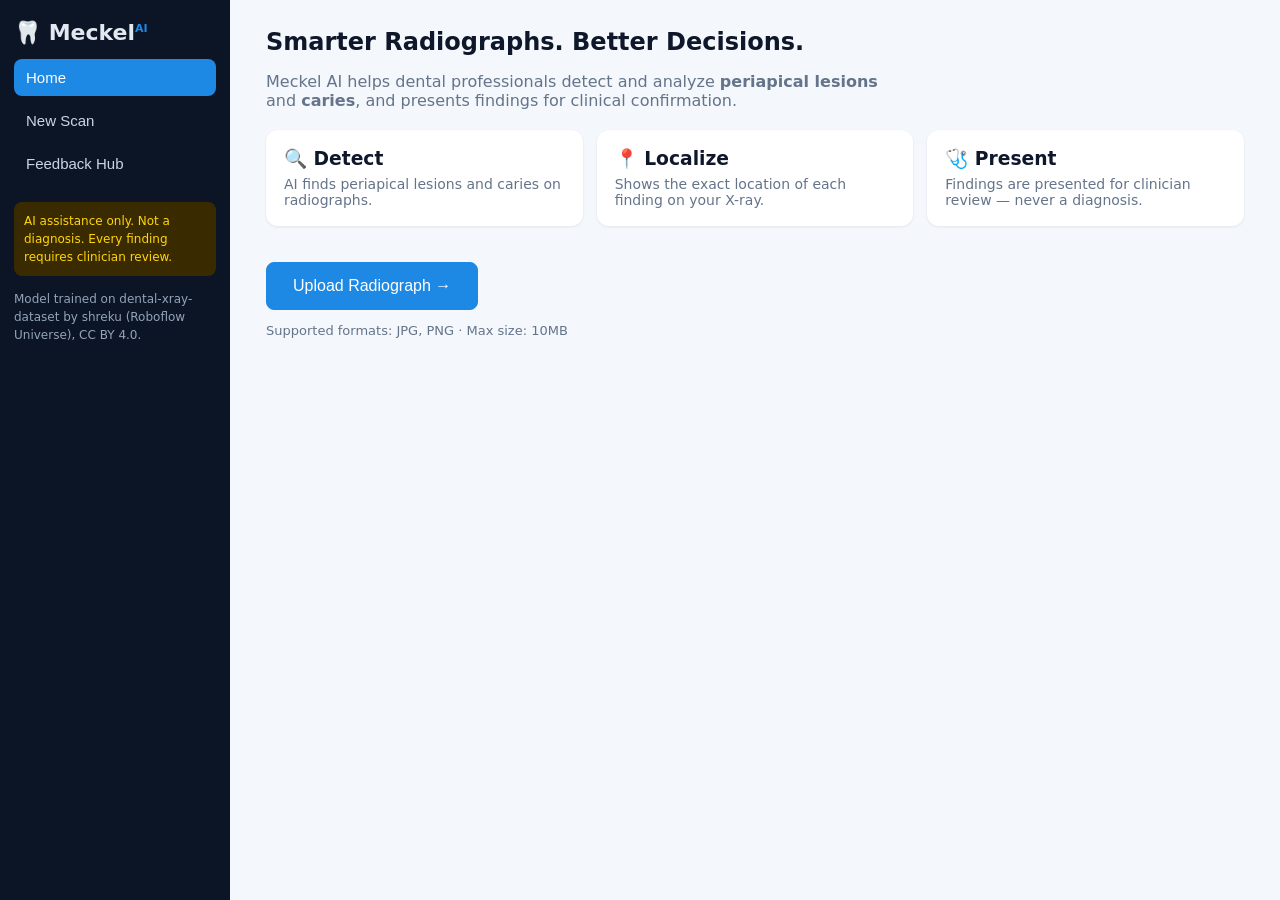
==== static/index.html @ 5da9985c "Migrate demo from Streamlit to FastAPI + HTML frontend" ====
<!DOCTYPE html>
<html lang="en">
<head>
<meta charset="UTF-8" />
<meta name="viewport" content="width=device-width, initial-scale=1.0" />
<title>Meckel AI — Dental Radiograph Copilot</title>
<link rel="stylesheet" href="/static/css/styles.css" />
</head>
<body>
<aside class="sidebar">
  <div class="brand">🦷 <span>Meckel<sup>AI</sup></span></div>
  <nav>
    <button class="nav-btn active" data-view="home">Home</button>
    <button class="nav-btn" data-view="scan">New Scan</button>
    <button class="nav-btn" data-view="hub">Feedback Hub</button>
  </nav>
  <div class="side-note warn">AI assistance only. Not a diagnosis. Every finding requires clinician review.</div>
  <div class="side-note">Model trained on dental-xray-dataset by shreku (Roboflow Universe), CC BY 4.0.</div>
</aside>

<main>
  <section id="view-home" class="view active">
    <h1>Smarter Radiographs. Better Decisions.</h1>
    <p class="lede">Meckel AI helps dental professionals detect and analyze <strong>periapical lesions</strong> and <strong>caries</strong>, and presents findings for clinical confirmation.</p>
    <div class="cards3">
      <div class="card"><h3>🔍 Detect</h3><p>AI finds periapical lesions and caries on radiographs.</p></div>
      <div class="card"><h3>📍 Localize</h3><p>Shows the exact location of each finding on your X-ray.</p></div>
      <div class="card"><h3>🩺 Present</h3><p>Findings are presented for clinician review — never a diagnosis.</p></div>
    </div>
    <button class="btn primary big" data-goto="scan">Upload Radiograph →</button>
    <p class="muted">Supported formats: JPG, PNG · Max size: 10MB</p>
  </section>

  <section id="view-scan" class="view">
    <h1>New Scan</h1>
    <div class="stepper"><span class="step on">1 Upload</span><span class="step">2 Quality</span><span class="step">3 Analyze</span><span class="step">4 Verify</span></div>
    <div class="card">
      <label class="drop" id="dropzone">
        <input type="file" id="file-input" accept=".jpg,.jpeg,.png" hidden />
        <div id="drop-hint"><strong>Drag & drop your radiograph here</strong><br/>or click to choose a file</div>
        <img id="preview" alt="" hidden />
      </label>
      <label class="grow">Or test with a bundled sample:
        <select id="sample-select"><option value="">-- choose a sample --</option></select>
      </label>
    </div>
    <div class="card" id="quality-card" hidden>
      <h2>Image Quality Check</h2>
      <ul id="quality-list" class="checks"></ul>
      <div id="quality-block" class="alert error" hidden>Image quality too low for reliable analysis.</div>
      <label id="quality-override-wrap" hidden class="row"><input type="checkbox" id="quality-override" /> Demo mode: continue anyway</label>
    </div>
    <div class="card" id="analyze-card" hidden>
      <div class="row sliders">
        <label>Periapical threshold <input type="range" id="pal-thr" min="0.05" max="0.9" step="0.05" value="0.30" /><span id="pal-thr-val">0.30</span></label>
        <label>Caries threshold <input type="range" id="car-thr" min="0.05" max="0.9" step="0.05" value="0.40" /><span id="car-thr-val">0.40</span></label>
      </div>
      <button class="btn primary" id="analyze-btn">Analyze Radiograph</button>
      <div id="analyze-status" class="muted" hidden>Analyzing…</div>
    </div>
  </section>

  <section id="view-results" class="view">
    <h1>Analysis Results</h1>
    <div class="card canvas-wrap">
      <canvas id="canvas"></canvas>
      <p class="muted">Drag a box to move it · drag the corner handle to resize (marks the finding as adjusted)</p>
    </div>
    <h2>Review Findings</h2>
    <div id="findings"></div>
    <button class="btn primary" id="finish-btn">Finish Review & Save Feedback</button>
  </section>

  <section id="view-success" class="view">
    <h1>Analysis Complete!</h1>
    <p class="lede">Your radiograph has been analyzed and the review was saved.</p>
    <div class="row">
      <button class="btn primary" id="report-btn">📄 Download Report</button>
      <button class="btn" data-goto="scan">Upload Another Image</button>
    </div>
  </section>

  <section id="view-hub" class="view">
    <h1>Feedback Hub</h1>
    <div class="cards4" id="hub-metrics"></div>
    <table class="table" id="hub-table" hidden>
      <thead><tr><th>Time</th><th>Image</th><th>Findings</th><th>Confirmed</th><th>Dismissed</th><th>Adjusted</th></tr></thead>
      <tbody></tbody>
    </table>
    <p id="hub-empty" class="muted">No reviews saved yet.</p>
  </section>
</main>
<script src="/static/js/app.js"></script>
</body>
</html>
---- static/css/styles.css ----
:root {
  --primary: #1E88E5;
  --bg: #F4F7FB;
  --card: #FFFFFF;
  --text: #0F172A;
  --muted: #64748B;
  --ok: #34C759;
  --warn: #FF9500;
  --err: #FF3B30;
  --radius: 12px;
}
* { box-sizing: border-box; }
body {
  margin: 0; font-family: "Segoe UI", system-ui, sans-serif;
  background: var(--bg); color: var(--text); display: flex; min-height: 100vh;
}
.sidebar {
  width: 230px; background: #0B1526; color: #E2E8F0; padding: 20px 14px;
  display: flex; flex-direction: column; gap: 14px; position: sticky; top: 0; height: 100vh;
}
.brand { font-size: 22px; font-weight: 700; }
.brand sup { font-size: 11px; color: var(--primary); }
.nav-btn {
  display: block; width: 100%; text-align: left; padding: 10px 12px; margin-bottom: 6px;
  background: transparent; color: #CBD5E1; border: 0; border-radius: 8px;
  font-size: 15px; cursor: pointer;
}
.nav-btn:hover { background: #16233B; }
.nav-btn.active { background: var(--primary); color: #fff; }
.side-note { font-size: 12px; color: #94A3B8; line-height: 1.5; }
.side-note.warn {
  background: #3A2A00; color: #FFD60A; padding: 10px; border-radius: 8px;
}
main { flex: 1; padding: 28px 36px; max-width: 1100px; }
.view { display: none; }
.view.active { display: block; }
h1 { margin: 0 0 8px; }
h2 { margin: 22px 0 10px; }
.lede { color: var(--muted); font-size: 16px; max-width: 640px; }
.muted { color: var(--muted); font-size: 13px; }
.card {
  background: var(--card); border-radius: var(--radius); padding: 18px;
  box-shadow: 0 1px 3px rgba(15, 23, 42, 0.08); margin-bottom: 16px;
}
.cards3 { display: grid; grid-template-columns: repeat(3, 1fr); gap: 14px; margin: 20px 0; }
.cards4 { display: grid; grid-template-columns: repeat(4, 1fr); gap: 14px; margin: 16px 0; }
.cards3 h3 { margin: 0 0 6px; }
.cards3 p, .metric span { color: var(--muted); font-size: 14px; margin: 0; }
.metric b { font-size: 26px; display: block; }
.btn {
  padding: 10px 16px; border-radius: 8px; border: 1px solid #CBD5E1;
  background: #fff; color: var(--text); font-size: 14px; cursor: pointer;
}
.btn:hover { background: #F1F5F9; }
.btn.primary { background: var(--primary); border-color: var(--primary); color: #fff; }
.btn.primary:hover { background: #1667B5; }
.btn.ok { border-color: var(--ok); color: #1B7F3B; }
.btn.big { padding: 14px 26px; font-size: 16px; }
.row { display: flex; gap: 12px; align-items: center; margin-top: 10px; flex-wrap: wrap; }
.row.between { justify-content: space-between; }
.grow { flex: 1; }
.stepper { display: flex; gap: 8px; margin: 10px 0 18px; }
.step {
  background: #E2E8F0; color: var(--muted); border-radius: 999px;
  padding: 6px 14px; font-size: 13px;
}
.step.on { background: var(--primary); color: #fff; }
.drop {
  display: block; border: 2px dashed #94A3B8; border-radius: var(--radius);
  padding: 26px; text-align: center; color: var(--muted); cursor: pointer; margin-bottom: 12px;
}
.drop:hover { border-color: var(--primary); }
.drop img { max-width: 100%; max-height: 320px; border-radius: 8px; }
select, textarea {
  width: 100%; padding: 8px; border: 1px solid #CBD5E1; border-radius: 8px;
  font-family: inherit; font-size: 14px; margin-top: 4px;
}
.checks { list-style: none; padding: 0; margin: 0; }
.checks li { padding: 6px 0; border-bottom: 1px solid #EEF2F7; font-size: 14px; }
.alert { padding: 12px; border-radius: 8px; margin-top: 10px; font-size: 14px; }
.alert.error { background: #FEE2E2; color: #991B1B; }
.sliders label { display: flex; gap: 10px; align-items: center; font-size: 14px; flex: 1; }
.canvas-wrap { text-align: center; }
#canvas { max-width: 100%; border-radius: 8px; touch-action: none; cursor: crosshair; }
.finding .f-status b { text-transform: capitalize; }
.finding details { margin-top: 8px; }
.finding summary { cursor: pointer; font-size: 14px; color: var(--primary); }
.finding label { display: block; font-size: 13px; color: var(--muted); margin-top: 8px; }
.table { width: 100%; border-collapse: collapse; background: #fff; border-radius: var(--radius); overflow: hidden; }
.table th, .table td { padding: 10px 12px; text-align: left; font-size: 13px; border-bottom: 1px solid #EEF2F7; }
.table th { background: #F1F5F9; color: var(--muted); }
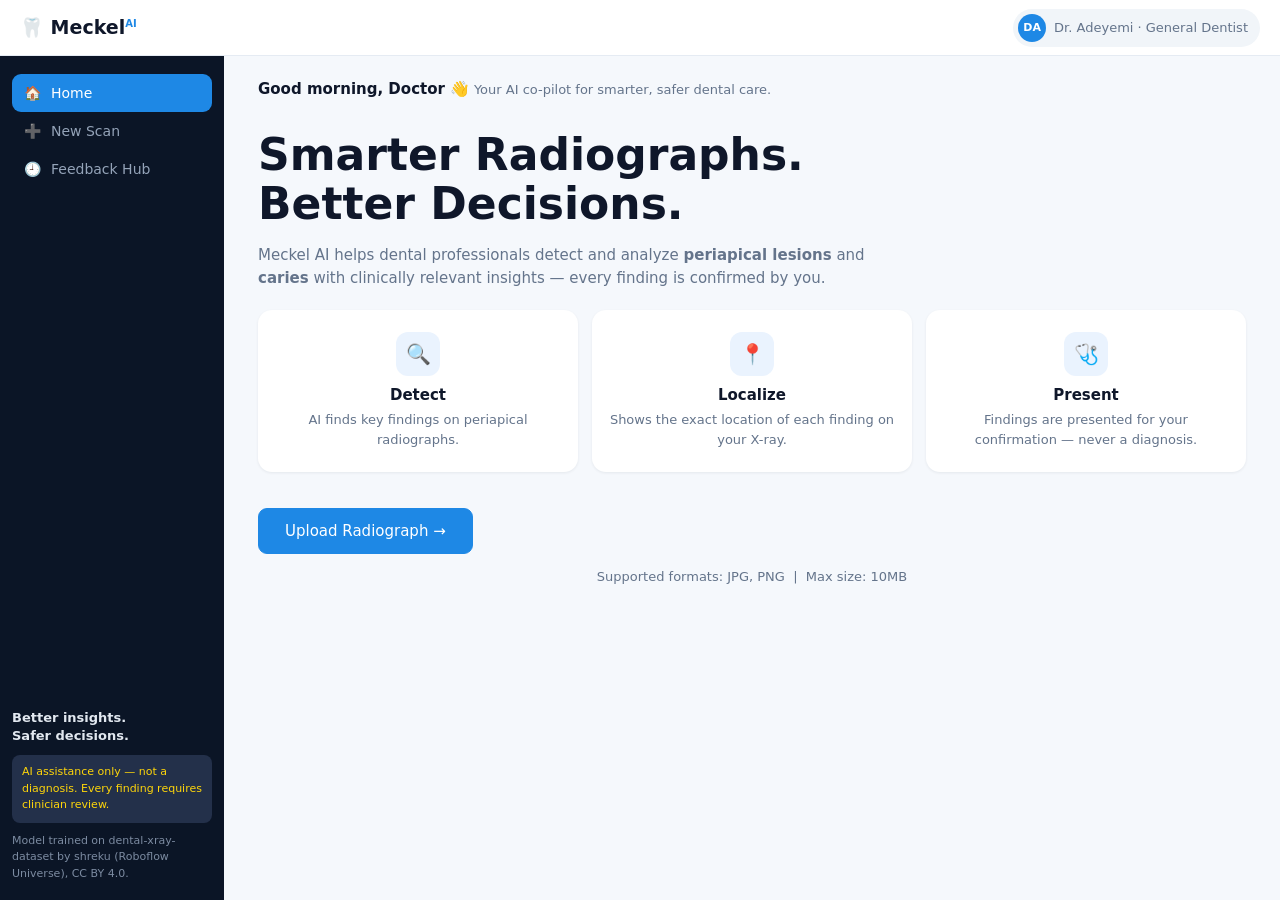
==== commit f4c15639: "Redesign UI to match mockups and add mobile layout" ====
--- a/static/index.html
+++ b/static/index.html
@@ -7,89 +7,177 @@
 <link rel="stylesheet" href="/static/css/styles.css" />
 </head>
 <body>
-<aside class="sidebar">
-  <div class="brand">🦷 <span>Meckel<sup>AI</sup></span></div>
-  <nav>
-    <button class="nav-btn active" data-view="home">Home</button>
-    <button class="nav-btn" data-view="scan">New Scan</button>
-    <button class="nav-btn" data-view="hub">Feedback Hub</button>
-  </nav>
-  <div class="side-note warn">AI assistance only. Not a diagnosis. Every finding requires clinician review.</div>
-  <div class="side-note">Model trained on dental-xray-dataset by shreku (Roboflow Universe), CC BY 4.0.</div>
-</aside>
+<header class="topbar">
+  <div class="topbar-brand">🦷 Meckel<sup>AI</sup></div>
+  <span class="user-chip"><span class="avatar">DA</span><span class="user-txt">Dr. Adeyemi · General Dentist</span></span>
+</header>
 
-<main>
-  <section id="view-home" class="view active">
-    <h1>Smarter Radiographs. Better Decisions.</h1>
-    <p class="lede">Meckel AI helps dental professionals detect and analyze <strong>periapical lesions</strong> and <strong>caries</strong>, and presents findings for clinical confirmation.</p>
-    <div class="cards3">
-      <div class="card"><h3>🔍 Detect</h3><p>AI finds periapical lesions and caries on radiographs.</p></div>
-      <div class="card"><h3>📍 Localize</h3><p>Shows the exact location of each finding on your X-ray.</p></div>
-      <div class="card"><h3>🩺 Present</h3><p>Findings are presented for clinician review — never a diagnosis.</p></div>
+<div class="shell">
+  <aside class="sidebar">
+    <nav>
+      <button class="nav-btn active" data-view="home"><span class="nav-ico">🏠</span> Home</button>
+      <button class="nav-btn" data-view="scan"><span class="nav-ico">➕</span> New Scan</button>
+      <button class="nav-btn" data-view="hub"><span class="nav-ico">🕘</span> Feedback Hub</button>
+    </nav>
+    <div class="sidebar-foot">
+      <div class="tagline">Better insights.<br />Safer decisions.</div>
+      <div class="side-note warn">AI assistance only — not a diagnosis. Every finding requires clinician review.</div>
+      <div class="side-note">Model trained on dental-xray-dataset by shreku (Roboflow Universe), CC BY 4.0.</div>
     </div>
-    <button class="btn primary big" data-goto="scan">Upload Radiograph →</button>
-    <p class="muted">Supported formats: JPG, PNG · Max size: 10MB</p>
-  </section>
+  </aside>
 
-  <section id="view-scan" class="view">
-    <h1>New Scan</h1>
-    <div class="stepper"><span class="step on">1 Upload</span><span class="step">2 Quality</span><span class="step">3 Analyze</span><span class="step">4 Verify</span></div>
-    <div class="card">
-      <label class="drop" id="dropzone">
-        <input type="file" id="file-input" accept=".jpg,.jpeg,.png" hidden />
-        <div id="drop-hint"><strong>Drag & drop your radiograph here</strong><br/>or click to choose a file</div>
-        <img id="preview" alt="" hidden />
-      </label>
-      <label class="grow">Or test with a bundled sample:
-        <select id="sample-select"><option value="">-- choose a sample --</option></select>
-      </label>
-    </div>
-    <div class="card" id="quality-card" hidden>
-      <h2>Image Quality Check</h2>
-      <ul id="quality-list" class="checks"></ul>
-      <div id="quality-block" class="alert error" hidden>Image quality too low for reliable analysis.</div>
-      <label id="quality-override-wrap" hidden class="row"><input type="checkbox" id="quality-override" /> Demo mode: continue anyway</label>
-    </div>
-    <div class="card" id="analyze-card" hidden>
-      <div class="row sliders">
-        <label>Periapical threshold <input type="range" id="pal-thr" min="0.05" max="0.9" step="0.05" value="0.30" /><span id="pal-thr-val">0.30</span></label>
-        <label>Caries threshold <input type="range" id="car-thr" min="0.05" max="0.9" step="0.05" value="0.40" /><span id="car-thr-val">0.40</span></label>
+  <main>
+    <!-- HOME -->
+    <section id="view-home" class="view active">
+      <div class="hello"><strong>Good morning, Doctor 👋</strong> <span class="muted">Your AI co-pilot for smarter, safer dental care.</span></div>
+      <div class="tracker" id="tracker-home"></div>
+      <h1 class="hero">Smarter Radiographs.<br />Better Decisions.</h1>
+      <p class="lede">Meckel AI helps dental professionals detect and analyze <strong>periapical lesions</strong> and <strong>caries</strong> with clinically relevant insights — every finding is confirmed by you.</p>
+      <div class="cards3">
+        <div class="card feature"><div class="ico">🔍</div><h3>Detect</h3><p>AI finds key findings on periapical radiographs.</p></div>
+        <div class="card feature"><div class="ico">📍</div><h3>Localize</h3><p>Shows the exact location of each finding on your X-ray.</p></div>
+        <div class="card feature"><div class="ico">🩺</div><h3>Present</h3><p>Findings are presented for your confirmation — never a diagnosis.</p></div>
       </div>
-      <button class="btn primary" id="analyze-btn">Analyze Radiograph</button>
-      <div id="analyze-status" class="muted" hidden>Analyzing…</div>
-    </div>
-  </section>
+      <button class="btn primary big" data-goto="scan">Upload Radiograph →</button>
+      <p class="muted center">Supported formats: JPG, PNG &nbsp;|&nbsp; Max size: 10MB</p>
+    </section>
 
-  <section id="view-results" class="view">
-    <h1>Analysis Results</h1>
-    <div class="card canvas-wrap">
-      <canvas id="canvas"></canvas>
-      <p class="muted">Drag a box to move it · drag the corner handle to resize (marks the finding as adjusted)</p>
-    </div>
-    <h2>Review Findings</h2>
-    <div id="findings"></div>
-    <button class="btn primary" id="finish-btn">Finish Review & Save Feedback</button>
-  </section>
+    <!-- SCAN -->
+    <section id="view-scan" class="view">
+      <a class="backlink" data-goto="home">← Back</a>
+      <h1>Upload Radiograph</h1>
+      <p class="lede">Upload a clear periapical or bitewing radiograph for analysis. Our AI will check the image quality and begin processing.</p>
+      <div class="tracker" id="tracker-scan"></div>
 
-  <section id="view-success" class="view">
-    <h1>Analysis Complete!</h1>
-    <p class="lede">Your radiograph has been analyzed and the review was saved.</p>
-    <div class="row">
-      <button class="btn primary" id="report-btn">📄 Download Report</button>
-      <button class="btn" data-goto="scan">Upload Another Image</button>
-    </div>
-  </section>
+      <div class="card" id="upload-card">
+        <label class="drop" id="dropzone">
+          <input type="file" id="file-input" accept=".jpg,.jpeg,.png" hidden />
+          <div id="drop-hint">
+            <div class="drop-ico">☁️</div>
+            <strong>Drag & drop your image here</strong>
+            <span class="muted">or</span><br />
+            <span class="btn primary">Choose File</span>
+          </div>
+          <img id="preview" alt="" hidden />
+        </label>
+        <p class="muted center">Supported formats: JPG, PNG &nbsp;|&nbsp; Max size: 10MB</p>
+        <label class="sample-row">Or test with a bundled sample:
+          <select id="sample-select"><option value="">-- choose a sample --</option></select>
+        </label>
+        <div class="tipbox">
+          <strong>💡 Quick Tips</strong>
+          <ul><li>Use a clear, high-quality image if possible.</li><li>Ensure the tooth of interest is fully visible.</li></ul>
+        </div>
+      </div>
 
-  <section id="view-hub" class="view">
-    <h1>Feedback Hub</h1>
-    <div class="cards4" id="hub-metrics"></div>
-    <table class="table" id="hub-table" hidden>
-      <thead><tr><th>Time</th><th>Image</th><th>Findings</th><th>Confirmed</th><th>Dismissed</th><th>Adjusted</th></tr></thead>
-      <tbody></tbody>
-    </table>
-    <p id="hub-empty" class="muted">No reviews saved yet.</p>
-  </section>
-</main>
+      <div class="card" id="quality-card" hidden>
+        <h2>Image Quality Check</h2>
+        <ul id="quality-list" class="checks"></ul>
+        <div id="quality-ok" class="banner good" hidden><span class="b-ico">✅</span><div><strong>Image Quality: Good</strong><br /><span class="muted">Your image is clear and suitable for analysis.</span></div></div>
+        <div id="quality-bad" class="banner bad" hidden><span class="b-ico">⚠️</span><div><strong>Image Quality Too Low</strong><br /><span class="muted">The uploaded image may be blurry or too low resolution for accurate analysis.</span></div></div>
+        <div class="row" id="quality-actions" hidden>
+          <button class="btn primary" id="quality-continue">Continue</button>
+          <button class="btn" id="quality-retry">Try Another Image</button>
+          <label class="muted override" id="override-wrap" hidden><input type="checkbox" id="quality-override" /> demo override</label>
+        </div>
+      </div>
+
+      <div class="card" id="analyze-card" hidden>
+        <div class="row sliders">
+          <label>Periapical threshold <input type="range" id="pal-thr" min="0.05" max="0.9" step="0.05" value="0.30" /><span class="chip neutral" id="pal-thr-val">0.30</span></label>
+          <label>Caries threshold <input type="range" id="car-thr" min="0.05" max="0.9" step="0.05" value="0.40" /><span class="chip neutral" id="car-thr-val">0.40</span></label>
+        </div>
+        <button class="btn primary big" id="analyze-btn">Analyze Radiograph</button>
+      </div>
+
+      <div class="card analyzing" id="analyzing-card" hidden>
+        <div class="spinner"></div>
+        <h2>Analyzing your radiograph…</h2>
+        <p class="muted center">This usually takes a few seconds. Please don't close the page.</p>
+        <div class="progress"><div class="progress-fill" id="progress-fill"></div></div>
+        <ol class="pipeline" id="pipeline">
+          <li>Image quality check</li>
+          <li>Preprocessing</li>
+          <li>Detecting findings</li>
+          <li>Preparing results</li>
+        </ol>
+        <div class="tipbox">
+          <div class="tip-head"><button class="icon-btn" id="tip-prev">‹</button><strong>💡 Dental Tip</strong><button class="icon-btn" id="tip-next">›</button></div>
+          <p id="tip-text"></p>
+          <div class="muted center" id="tip-count"></div>
+        </div>
+      </div>
+
+      <div class="card error-card" id="format-error" hidden>
+        <div class="err-ico">🖼️🚫</div>
+        <h2>Unsupported Image Format</h2>
+        <p class="muted">We currently support JPG and PNG files only.</p>
+        <button class="btn primary" id="format-retry">Choose a Different File</button>
+      </div>
+    </section>
+
+    <!-- RESULTS -->
+    <section id="view-results" class="view">
+      <h1>Analysis Results</h1>
+      <p class="lede" id="results-subtitle"></p>
+      <div class="tracker" id="tracker-results"></div>
+      <div class="card dark viewer">
+        <div class="viewer-bar">
+          <div class="seg">
+            <button class="seg-btn active" id="toggle-overlay">AI Analysis</button>
+            <button class="seg-btn" id="toggle-original">Original</button>
+          </div>
+          <span class="hint">drag a box to move · corner handle to resize</span>
+        </div>
+        <canvas id="canvas"></canvas>
+      </div>
+      <h2>Review Findings</h2>
+      <div id="findings"></div>
+      <div class="row end">
+        <button class="btn primary big" id="finish-btn">Finish Review & Save Feedback</button>
+      </div>
+    </section>
+
+    <!-- SUCCESS -->
+    <section id="view-success" class="view center-col">
+      <div class="tracker" id="tracker-success"></div>
+      <div class="success-ico">🦷✅</div>
+      <h1>Analysis Complete!</h1>
+      <p class="lede">Your radiograph has been successfully analyzed and the review saved.</p>
+      <div class="col-btns">
+        <button class="btn primary big" id="report-btn">View Report</button>
+        <button class="btn big" data-goto="scan">Upload Another Image</button>
+      </div>
+      <div class="tipbox wide">💡 <strong>Your feedback matters.</strong> Your corrections help improve Meckel for future analyses.</div>
+      <div class="card report-card" id="report-card" hidden>
+        <h2>Detailed Analysis Report</h2>
+        <div id="report-body"></div>
+        <button class="btn" id="report-download">⬇ Download Report (Markdown)</button>
+      </div>
+    </section>
+
+    <!-- HUB -->
+    <section id="view-hub" class="view">
+      <h1>Feedback Hub</h1>
+      <p class="lede">Your corrections help us build a smarter and more accurate model over time.</p>
+      <div class="cards4" id="hub-metrics"></div>
+      <div class="card table-wrap">
+        <table class="table" id="hub-table" hidden>
+          <thead><tr><th>Date</th><th>Image</th><th>Findings</th><th>Confirmed</th><th>Dismissed</th><th>Adjusted</th></tr></thead>
+          <tbody></tbody>
+        </table>
+      </div>
+      <p id="hub-empty" class="muted">No reviews saved yet. Complete a scan review to populate this hub.</p>
+    </section>
+  </main>
+</div>
+
+<nav class="bottom-nav">
+  <button class="nav-btn active" data-view="home">🏠<span>Home</span></button>
+  <button class="nav-btn" data-view="scan">➕<span>New Scan</span></button>
+  <button class="nav-btn" data-view="hub">🕘<span>Hub</span></button>
+</nav>
+
 <script src="/static/js/app.js"></script>
 </body>
 </html>
--- a/static/css/styles.css
+++ b/static/css/styles.css
@@ -1,91 +1,260 @@
 :root {
   --primary: #1E88E5;
-  --bg: #F4F7FB;
+  --primary-dark: #1667B5;
+  --bg: #F5F8FC;
   --card: #FFFFFF;
   --text: #0F172A;
   --muted: #64748B;
-  --ok: #34C759;
+  --line: #E5EBF3;
+  --ok: #22C55E;
   --warn: #FF9500;
-  --err: #FF3B30;
-  --radius: 12px;
+  --err: #EF4444;
+  --adj: #30B0F0;
+  --navy: #0B1526;
+  --navy-2: #0D1B2A;
+  --radius: 14px;
 }
 * { box-sizing: border-box; }
+html, body { margin: 0; }
 body {
-  margin: 0; font-family: "Segoe UI", system-ui, sans-serif;
-  background: var(--bg); color: var(--text); display: flex; min-height: 100vh;
-}
+  font-family: "Inter", "Segoe UI", system-ui, sans-serif;
+  background: var(--bg); color: var(--text);
+}
+button { font-family: inherit; }
+h1 { margin: 4px 0 8px; font-size: clamp(24px, 4vw, 34px); }
+h2 { margin: 20px 0 10px; font-size: 19px; }
+p { line-height: 1.55; }
+.muted { color: var(--muted); font-size: 13px; }
+.center { text-align: center; }
+
+/* ---------- topbar ---------- */
+.topbar {
+  position: sticky; top: 0; z-index: 30; height: 56px;
+  background: #fff; border-bottom: 1px solid var(--line);
+  display: flex; align-items: center; justify-content: space-between;
+  padding: 0 20px;
+}
+.topbar-brand { font-weight: 800; font-size: 19px; }
+.topbar-brand sup { color: var(--primary); font-size: 10px; }
+.user-chip {
+  display: flex; align-items: center; gap: 8px; font-size: 13px;
+  background: #F1F5F9; border-radius: 999px; padding: 5px 12px 5px 5px; color: var(--muted);
+}
+.avatar {
+  width: 28px; height: 28px; border-radius: 50%; background: var(--primary);
+  color: #fff; font-size: 11px; font-weight: 700;
+  display: flex; align-items: center; justify-content: center;
+}
+
+/* ---------- layout ---------- */
+.shell { display: flex; min-height: calc(100vh - 56px); }
 .sidebar {
-  width: 230px; background: #0B1526; color: #E2E8F0; padding: 20px 14px;
-  display: flex; flex-direction: column; gap: 14px; position: sticky; top: 0; height: 100vh;
-}
-.brand { font-size: 22px; font-weight: 700; }
-.brand sup { font-size: 11px; color: var(--primary); }
-.nav-btn {
-  display: block; width: 100%; text-align: left; padding: 10px 12px; margin-bottom: 6px;
-  background: transparent; color: #CBD5E1; border: 0; border-radius: 8px;
-  font-size: 15px; cursor: pointer;
-}
-.nav-btn:hover { background: #16233B; }
-.nav-btn.active { background: var(--primary); color: #fff; }
-.side-note { font-size: 12px; color: #94A3B8; line-height: 1.5; }
-.side-note.warn {
-  background: #3A2A00; color: #FFD60A; padding: 10px; border-radius: 8px;
-}
-main { flex: 1; padding: 28px 36px; max-width: 1100px; }
+  width: 224px; background: var(--navy); color: #CBD5E1;
+  padding: 18px 12px; display: flex; flex-direction: column; gap: 6px;
+  position: sticky; top: 56px; height: calc(100vh - 56px);
+}
+.sidebar .nav-btn {
+  display: flex; align-items: center; gap: 10px; width: 100%;
+  background: transparent; border: 0; color: #94A3B8; text-align: left;
+  padding: 11px 12px; border-radius: 9px; font-size: 14px; cursor: pointer;
+}
+.sidebar .nav-btn:hover { background: #16233B; color: #E2E8F0; }
+.sidebar .nav-btn.active { background: var(--primary); color: #fff; }
+.sidebar-foot { margin-top: auto; display: flex; flex-direction: column; gap: 10px; }
+.tagline { font-size: 13px; color: #E2E8F0; font-weight: 600; line-height: 1.4; }
+.side-note { font-size: 11px; color: #7C8BA1; line-height: 1.5; }
+.side-note.warn { background: #23304a; color: #FFD60A; padding: 9px 10px; border-radius: 8px; }
+main { flex: 1; padding: 24px 34px 60px; max-width: 1080px; }
 .view { display: none; }
 .view.active { display: block; }
-h1 { margin: 0 0 8px; }
-h2 { margin: 22px 0 10px; }
-.lede { color: var(--muted); font-size: 16px; max-width: 640px; }
-.muted { color: var(--muted); font-size: 13px; }
+.center-col { text-align: center; }
+.hello { font-size: 15px; margin-bottom: 10px; }
+.hero { font-size: clamp(28px, 5vw, 44px); line-height: 1.12; margin: 18px 0 10px; }
+.lede { color: var(--muted); font-size: 15px; max-width: 660px; }
+.backlink { color: var(--primary); font-size: 13px; cursor: pointer; text-decoration: none; }
+
+/* ---------- step tracker ---------- */
+.tracker { display: flex; gap: 8px; margin: 14px 0 18px; flex-wrap: wrap; }
+.tstep { display: flex; align-items: center; gap: 8px; }
+.tdot {
+  width: 26px; height: 26px; border-radius: 50%; flex: none;
+  background: #E2E8F0; color: var(--muted); font-size: 12px; font-weight: 700;
+  display: flex; align-items: center; justify-content: center;
+}
+.tlabel b { display: block; font-size: 13px; }
+.tlabel small { color: var(--muted); font-size: 11px; }
+.tstep.active .tdot { background: var(--primary); color: #fff; box-shadow: 0 0 0 4px #D8EAFB; }
+.tstep.done .tdot { background: var(--primary); color: #fff; }
+.tstep + .tstep::before { content: ""; width: 26px; height: 2px; background: var(--line); margin-right: 8px; }
+
+/* ---------- cards & buttons ---------- */
 .card {
   background: var(--card); border-radius: var(--radius); padding: 18px;
-  box-shadow: 0 1px 3px rgba(15, 23, 42, 0.08); margin-bottom: 16px;
+  box-shadow: 0 1px 3px rgba(15, 23, 42, .07); margin-bottom: 16px;
 }
 .cards3 { display: grid; grid-template-columns: repeat(3, 1fr); gap: 14px; margin: 20px 0; }
 .cards4 { display: grid; grid-template-columns: repeat(4, 1fr); gap: 14px; margin: 16px 0; }
-.cards3 h3 { margin: 0 0 6px; }
-.cards3 p, .metric span { color: var(--muted); font-size: 14px; margin: 0; }
+.feature { text-align: center; padding: 22px 16px; }
+.feature .ico {
+  width: 44px; height: 44px; margin: 0 auto 10px; border-radius: 12px;
+  background: #EAF3FE; font-size: 20px; display: flex; align-items: center; justify-content: center;
+}
+.feature h3 { margin: 0 0 6px; font-size: 15px; }
+.feature p { margin: 0; color: var(--muted); font-size: 13px; }
 .metric b { font-size: 26px; display: block; }
+.metric span { color: var(--muted); font-size: 13px; }
 .btn {
-  padding: 10px 16px; border-radius: 8px; border: 1px solid #CBD5E1;
+  padding: 10px 16px; border-radius: 9px; border: 1px solid #CBD5E1;
   background: #fff; color: var(--text); font-size: 14px; cursor: pointer;
 }
 .btn:hover { background: #F1F5F9; }
 .btn.primary { background: var(--primary); border-color: var(--primary); color: #fff; }
-.btn.primary:hover { background: #1667B5; }
-.btn.ok { border-color: var(--ok); color: #1B7F3B; }
-.btn.big { padding: 14px 26px; font-size: 16px; }
-.row { display: flex; gap: 12px; align-items: center; margin-top: 10px; flex-wrap: wrap; }
-.row.between { justify-content: space-between; }
-.grow { flex: 1; }
-.stepper { display: flex; gap: 8px; margin: 10px 0 18px; }
-.step {
-  background: #E2E8F0; color: var(--muted); border-radius: 999px;
-  padding: 6px 14px; font-size: 13px;
-}
-.step.on { background: var(--primary); color: #fff; }
+.btn.primary:hover { background: var(--primary-dark); }
+.btn.big { padding: 13px 26px; font-size: 15px; }
+.row { display: flex; gap: 12px; align-items: center; margin-top: 12px; flex-wrap: wrap; }
+.row.end { justify-content: flex-end; }
+.col-btns { display: flex; flex-direction: column; gap: 10px; width: min(360px, 100%); margin: 14px auto; }
+.col-btns .btn { width: 100%; }
+
+/* ---------- upload ---------- */
 .drop {
-  display: block; border: 2px dashed #94A3B8; border-radius: var(--radius);
-  padding: 26px; text-align: center; color: var(--muted); cursor: pointer; margin-bottom: 12px;
-}
-.drop:hover { border-color: var(--primary); }
-.drop img { max-width: 100%; max-height: 320px; border-radius: 8px; }
+  display: block; border: 2px dashed #B9C7D8; border-radius: var(--radius);
+  padding: 30px 18px; text-align: center; color: var(--muted); cursor: pointer;
+}
+.drop:hover { border-color: var(--primary); background: #F8FBFF; }
+.drop-ico { font-size: 30px; margin-bottom: 6px; }
+.drop img { max-width: 100%; max-height: 320px; border-radius: 10px; }
+.sample-row { display: block; font-size: 13px; color: var(--muted); margin-top: 12px; }
 select, textarea {
-  width: 100%; padding: 8px; border: 1px solid #CBD5E1; border-radius: 8px;
-  font-family: inherit; font-size: 14px; margin-top: 4px;
-}
-.checks { list-style: none; padding: 0; margin: 0; }
-.checks li { padding: 6px 0; border-bottom: 1px solid #EEF2F7; font-size: 14px; }
-.alert { padding: 12px; border-radius: 8px; margin-top: 10px; font-size: 14px; }
-.alert.error { background: #FEE2E2; color: #991B1B; }
-.sliders label { display: flex; gap: 10px; align-items: center; font-size: 14px; flex: 1; }
-.canvas-wrap { text-align: center; }
-#canvas { max-width: 100%; border-radius: 8px; touch-action: none; cursor: crosshair; }
-.finding .f-status b { text-transform: capitalize; }
-.finding details { margin-top: 8px; }
-.finding summary { cursor: pointer; font-size: 14px; color: var(--primary); }
-.finding label { display: block; font-size: 13px; color: var(--muted); margin-top: 8px; }
-.table { width: 100%; border-collapse: collapse; background: #fff; border-radius: var(--radius); overflow: hidden; }
-.table th, .table td { padding: 10px 12px; text-align: left; font-size: 13px; border-bottom: 1px solid #EEF2F7; }
-.table th { background: #F1F5F9; color: var(--muted); }+  width: 100%; padding: 9px 10px; border: 1px solid #CBD5E1; border-radius: 9px;
+  font-family: inherit; font-size: 14px; margin-top: 5px; background: #fff;
+}
+.tipbox { background: #EAF3FE; border-radius: 10px; padding: 12px 14px; margin-top: 14px; font-size: 13px; }
+.tipbox ul { margin: 6px 0 0; padding-left: 18px; color: var(--muted); }
+.tipbox.wide { max-width: 460px; margin: 16px auto 0; text-align: left; }
+.tip-head { display: flex; align-items: center; justify-content: space-between; gap: 8px; }
+.icon-btn {
+  width: 26px; height: 26px; border-radius: 50%; border: 1px solid #CBD5E1;
+  background: #fff; cursor: pointer; font-size: 14px; line-height: 1;
+}
+
+/* ---------- quality ---------- */
+.checks { list-style: none; padding: 0; margin: 0 0 10px; }
+.checks li { padding: 7px 0; border-bottom: 1px solid var(--line); font-size: 14px; }
+.banner { display: flex; gap: 10px; padding: 12px 14px; border-radius: 10px; font-size: 14px; margin-top: 10px; }
+.banner .b-ico { font-size: 18px; }
+.banner.good { background: #E8F7EE; border: 1px solid #B5E5C8; }
+.banner.bad { background: #FDECEC; border: 1px solid #F5C2C2; }
+.override { display: flex; gap: 6px; align-items: center; font-size: 12px; }
+
+/* ---------- analyzing ---------- */
+.analyzing { text-align: center; }
+.spinner {
+  width: 46px; height: 46px; margin: 4px auto 10px; border-radius: 50%;
+  border: 4px solid #DCE7F5; border-top-color: var(--primary); animation: spin .9s linear infinite;
+}
+@keyframes spin { to { transform: rotate(360deg); } }
+.progress { height: 6px; background: #E2E8F0; border-radius: 999px; overflow: hidden; margin: 14px 0; }
+.progress-fill { height: 100%; width: 0%; background: var(--primary); transition: width .4s ease; }
+.pipeline { list-style: none; padding: 0; margin: 14px auto; max-width: 380px; display: flex; flex-direction: column; gap: 10px; text-align: left; }
+.pipeline li { display: flex; align-items: center; gap: 10px; color: var(--muted); font-size: 14px; }
+.pipeline li::before {
+  content: ""; width: 18px; height: 18px; border-radius: 50%; flex: none;
+  border: 2px solid #CBD5E1;
+}
+.pipeline li.done { color: var(--text); }
+.pipeline li.done::before {
+  content: "✓"; border-color: var(--ok); background: var(--ok); color: #fff;
+  font-size: 11px; display: flex; align-items: center; justify-content: center;
+}
+.pipeline li.active::before { border-color: var(--primary); border-top-color: transparent; animation: spin .8s linear infinite; }
+
+/* ---------- errors / success ---------- */
+.error-card { text-align: center; }
+.err-ico { font-size: 34px; }
+.success-ico {
+  width: 84px; height: 84px; margin: 10px auto; border-radius: 50%;
+  background: #EAF3FE; font-size: 34px; display: flex; align-items: center; justify-content: center;
+}
+
+/* ---------- viewer ---------- */
+.card.dark { background: var(--navy-2); border: 1px solid #1C2B3E; }
+.viewer-bar { display: flex; align-items: center; justify-content: space-between; gap: 10px; margin-bottom: 10px; flex-wrap: wrap; }
+.seg { background: #16233B; border-radius: 9px; padding: 3px; display: inline-flex; }
+.seg-btn { border: 0; background: transparent; color: #94A3B8; padding: 7px 14px; border-radius: 7px; font-size: 13px; cursor: pointer; }
+.seg-btn.active { background: var(--primary); color: #fff; }
+.hint { color: #7C8BA1; font-size: 11px; }
+#canvas { width: 100%; border-radius: 10px; touch-action: none; cursor: crosshair; display: block; }
+
+/* ---------- findings ---------- */
+.finding { border: 1px solid var(--line); }
+.f-head { display: flex; align-items: center; gap: 12px; }
+.f-ico {
+  width: 38px; height: 38px; border-radius: 10px; flex: none; font-size: 17px;
+  display: flex; align-items: center; justify-content: center;
+}
+.f-ico.periapical_lesion { background: #FDECEC; }
+.f-ico.caries { background: #FFF3E0; }
+.f-title { flex: 1; font-size: 15px; font-weight: 700; }
+.f-title small { display: block; font-weight: 500; color: var(--muted); font-size: 12px; }
+.chip { padding: 4px 10px; border-radius: 999px; font-size: 11px; font-weight: 700; text-transform: capitalize; }
+.chip.neutral { background: #EEF2F7; color: var(--muted); }
+.chip.pending { background: #FFF7E0; color: #B45309; }
+.chip.confirmed { background: #E8F7EE; color: #15803D; }
+.chip.dismissed { background: #EEF2F7; color: #64748B; }
+.chip.adjusted { background: #E5F4FD; color: #0369A1; }
+.conf-row { display: flex; align-items: center; gap: 10px; margin: 10px 0 4px; font-size: 12px; color: var(--muted); }
+.conf-bar { flex: 1; height: 6px; border-radius: 999px; background: #E2E8F0; overflow: hidden; }
+.conf-fill { height: 100%; background: var(--ok); border-radius: 999px; }
+.f-actions { display: flex; gap: 8px; margin-top: 12px; flex-wrap: wrap; }
+.f-actions .btn { flex: 1; min-width: 96px; }
+.f-correct label { display: block; font-size: 12px; color: var(--muted); margin-top: 10px; text-align: left; }
+.f-correct .save-row { display: flex; gap: 8px; margin-top: 12px; }
+
+/* ---------- report ---------- */
+.report-card { text-align: left; max-width: 640px; margin: 18px auto 0; }
+.report-card table { width: 100%; border-collapse: collapse; font-size: 13px; margin: 8px 0; }
+.report-card td { padding: 6px 8px; border-bottom: 1px solid var(--line); }
+.report-card td:first-child { color: var(--muted); width: 42%; }
+
+/* ---------- hub ---------- */
+.table-wrap { overflow-x: auto; }
+.table { width: 100%; border-collapse: collapse; }
+.table th, .table td { padding: 10px 12px; text-align: left; font-size: 13px; border-bottom: 1px solid var(--line); white-space: nowrap; }
+.table th { color: var(--muted); font-weight: 600; background: #F8FAFD; }
+
+/* ---------- sliders ---------- */
+.sliders label { display: flex; gap: 10px; align-items: center; font-size: 13px; color: var(--muted); flex: 1; min-width: 240px; }
+.sliders input[type="range"] { flex: 1; }
+
+/* ---------- mobile ---------- */
+.bottom-nav {
+  display: none; position: fixed; bottom: 0; left: 0; right: 0; z-index: 40;
+  background: #fff; border-top: 1px solid var(--line);
+}
+.bottom-nav .nav-btn {
+  flex: 1; border: 0; background: transparent; color: var(--muted);
+  padding: 9px 0 7px; font-size: 17px; cursor: pointer;
+}
+.bottom-nav .nav-btn span { display: block; font-size: 11px; margin-top: 2px; }
+.bottom-nav .nav-btn.active { color: var(--primary); }
+
+@media (max-width: 920px) {
+  .sidebar { display: none; }
+  .bottom-nav { display: flex; }
+  main { padding: 16px 14px 92px; }
+  .cards3 { grid-template-columns: 1fr; }
+  .cards4 { grid-template-columns: repeat(2, 1fr); }
+  .user-txt { display: none; }
+  .user-chip { padding: 5px; }
+  .tlabel small { display: none; }
+  .row.end { justify-content: stretch; }
+  .row.end .btn { width: 100%; }
+  .f-actions .btn { min-width: 0; }
+}
+@media (max-width: 480px) {
+  .cards4 { grid-template-columns: 1fr 1fr; gap: 10px; }
+  .sliders label { min-width: 100%; }
+  .tracker { gap: 4px; }
+  .tstep + .tstep::before { width: 12px; margin-right: 4px; }
+}
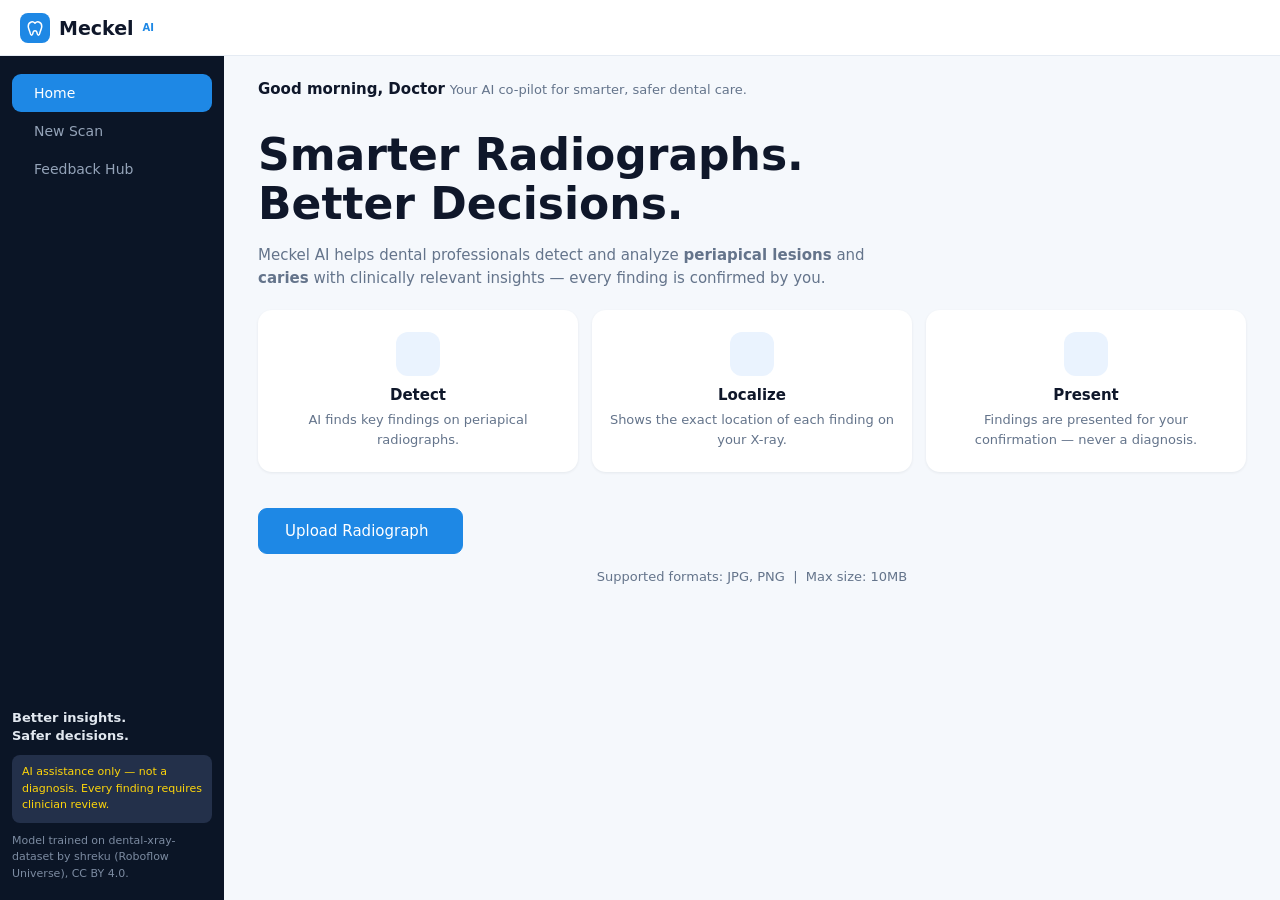
==== commit 770f2a53: "Replace emojis with Lucide icons and remove user chip" ====
--- a/static/index.html
+++ b/static/index.html
@@ -8,16 +8,20 @@
 </head>
 <body>
 <header class="topbar">
-  <div class="topbar-brand">🦷 Meckel<sup>AI</sup></div>
-  <span class="user-chip"><span class="avatar">DA</span><span class="user-txt">Dr. Adeyemi · General Dentist</span></span>
+  <div class="topbar-brand">
+    <span class="logo-mark">
+      <svg viewBox="0 0 24 24" fill="none" stroke="currentColor" stroke-width="2" stroke-linecap="round" stroke-linejoin="round"><path d="M12 5.5c-1.5-1.5-3.5-2-5-1.5C4.5 4.8 3 7 3 9.5c0 4 2 6 2.5 9 .3 1.8 1 3 2 3 1.5 0 1.5-2 2-4 .3-1.3 1-2 2.5-2s2.2.7 2.5 2c.5 2 .5 4 2 4 1 0 1.7-1.2 2-3 .5-3 2.5-5 2.5-9 0-2.5-1.5-4.7-4-5.5-1.5-.5-3.5 0-5 1.5Z"/></svg>
+    </span>
+    Meckel<sup>AI</sup>
+  </div>
 </header>
 
 <div class="shell">
   <aside class="sidebar">
     <nav>
-      <button class="nav-btn active" data-view="home"><span class="nav-ico">🏠</span> Home</button>
-      <button class="nav-btn" data-view="scan"><span class="nav-ico">➕</span> New Scan</button>
-      <button class="nav-btn" data-view="hub"><span class="nav-ico">🕘</span> Feedback Hub</button>
+      <button class="nav-btn active" data-view="home"><i data-lucide="house"></i> Home</button>
+      <button class="nav-btn" data-view="scan"><i data-lucide="scan-line"></i> New Scan</button>
+      <button class="nav-btn" data-view="hub"><i data-lucide="clipboard-list"></i> Feedback Hub</button>
     </nav>
     <div class="sidebar-foot">
       <div class="tagline">Better insights.<br />Safer decisions.</div>
@@ -29,22 +33,22 @@
   <main>
     <!-- HOME -->
     <section id="view-home" class="view active">
-      <div class="hello"><strong>Good morning, Doctor 👋</strong> <span class="muted">Your AI co-pilot for smarter, safer dental care.</span></div>
+      <div class="hello"><strong>Good morning, Doctor</strong> <span class="muted">Your AI co-pilot for smarter, safer dental care.</span></div>
       <div class="tracker" id="tracker-home"></div>
       <h1 class="hero">Smarter Radiographs.<br />Better Decisions.</h1>
       <p class="lede">Meckel AI helps dental professionals detect and analyze <strong>periapical lesions</strong> and <strong>caries</strong> with clinically relevant insights — every finding is confirmed by you.</p>
       <div class="cards3">
-        <div class="card feature"><div class="ico">🔍</div><h3>Detect</h3><p>AI finds key findings on periapical radiographs.</p></div>
-        <div class="card feature"><div class="ico">📍</div><h3>Localize</h3><p>Shows the exact location of each finding on your X-ray.</p></div>
-        <div class="card feature"><div class="ico">🩺</div><h3>Present</h3><p>Findings are presented for your confirmation — never a diagnosis.</p></div>
+        <div class="card feature"><div class="ico"><i data-lucide="search"></i></div><h3>Detect</h3><p>AI finds key findings on periapical radiographs.</p></div>
+        <div class="card feature"><div class="ico"><i data-lucide="map-pin"></i></div><h3>Localize</h3><p>Shows the exact location of each finding on your X-ray.</p></div>
+        <div class="card feature"><div class="ico"><i data-lucide="stethoscope"></i></div><h3>Present</h3><p>Findings are presented for your confirmation — never a diagnosis.</p></div>
       </div>
-      <button class="btn primary big" data-goto="scan">Upload Radiograph →</button>
+      <button class="btn primary big" data-goto="scan">Upload Radiograph <i data-lucide="arrow-right"></i></button>
       <p class="muted center">Supported formats: JPG, PNG &nbsp;|&nbsp; Max size: 10MB</p>
     </section>
 
     <!-- SCAN -->
     <section id="view-scan" class="view">
-      <a class="backlink" data-goto="home">← Back</a>
+      <a class="backlink" data-goto="home"><i data-lucide="arrow-left"></i> Back</a>
       <h1>Upload Radiograph</h1>
       <p class="lede">Upload a clear periapical or bitewing radiograph for analysis. Our AI will check the image quality and begin processing.</p>
       <div class="tracker" id="tracker-scan"></div>
@@ -53,7 +57,7 @@
         <label class="drop" id="dropzone">
           <input type="file" id="file-input" accept=".jpg,.jpeg,.png" hidden />
           <div id="drop-hint">
-            <div class="drop-ico">☁️</div>
+            <div class="drop-ico"><i data-lucide="cloud-upload" class="icon-lg"></i></div>
             <strong>Drag & drop your image here</strong>
             <span class="muted">or</span><br />
             <span class="btn primary">Choose File</span>
@@ -65,19 +69,19 @@
           <select id="sample-select"><option value="">-- choose a sample --</option></select>
         </label>
         <div class="tipbox">
-          <strong>💡 Quick Tips</strong>
+          <strong><i data-lucide="lightbulb"></i> Quick Tips</strong>
           <ul><li>Use a clear, high-quality image if possible.</li><li>Ensure the tooth of interest is fully visible.</li></ul>
         </div>
       </div>
 
       <div class="card" id="quality-card" hidden>
-        <h2>Image Quality Check</h2>
+        <h2><i data-lucide="shield-check"></i> Image Quality Check</h2>
         <ul id="quality-list" class="checks"></ul>
-        <div id="quality-ok" class="banner good" hidden><span class="b-ico">✅</span><div><strong>Image Quality: Good</strong><br /><span class="muted">Your image is clear and suitable for analysis.</span></div></div>
-        <div id="quality-bad" class="banner bad" hidden><span class="b-ico">⚠️</span><div><strong>Image Quality Too Low</strong><br /><span class="muted">The uploaded image may be blurry or too low resolution for accurate analysis.</span></div></div>
+        <div id="quality-ok" class="banner good" hidden><span class="b-ico"><i data-lucide="badge-check"></i></span><div><strong>Image Quality: Good</strong><br /><span class="muted">Your image is clear and suitable for analysis.</span></div></div>
+        <div id="quality-bad" class="banner bad" hidden><span class="b-ico"><i data-lucide="triangle-alert"></i></span><div><strong>Image Quality Too Low</strong><br /><span class="muted">The uploaded image may be blurry or too low resolution for accurate analysis.</span></div></div>
         <div class="row" id="quality-actions" hidden>
           <button class="btn primary" id="quality-continue">Continue</button>
-          <button class="btn" id="quality-retry">Try Another Image</button>
+          <button class="btn" id="quality-retry"><i data-lucide="rotate-ccw"></i> Try Another Image</button>
           <label class="muted override" id="override-wrap" hidden><input type="checkbox" id="quality-override" /> demo override</label>
         </div>
       </div>
@@ -87,7 +91,7 @@
           <label>Periapical threshold <input type="range" id="pal-thr" min="0.05" max="0.9" step="0.05" value="0.30" /><span class="chip neutral" id="pal-thr-val">0.30</span></label>
           <label>Caries threshold <input type="range" id="car-thr" min="0.05" max="0.9" step="0.05" value="0.40" /><span class="chip neutral" id="car-thr-val">0.40</span></label>
         </div>
-        <button class="btn primary big" id="analyze-btn">Analyze Radiograph</button>
+        <button class="btn primary big" id="analyze-btn"><i data-lucide="scan-search"></i> Analyze Radiograph</button>
       </div>
 
       <div class="card analyzing" id="analyzing-card" hidden>
@@ -102,17 +106,17 @@
           <li>Preparing results</li>
         </ol>
         <div class="tipbox">
-          <div class="tip-head"><button class="icon-btn" id="tip-prev">‹</button><strong>💡 Dental Tip</strong><button class="icon-btn" id="tip-next">›</button></div>
+          <div class="tip-head"><button class="icon-btn" id="tip-prev"><i data-lucide="chevron-left"></i></button><strong><i data-lucide="lightbulb"></i> Dental Tip</strong><button class="icon-btn" id="tip-next"><i data-lucide="chevron-right"></i></button></div>
           <p id="tip-text"></p>
           <div class="muted center" id="tip-count"></div>
         </div>
       </div>
 
       <div class="card error-card" id="format-error" hidden>
-        <div class="err-ico">🖼️🚫</div>
+        <div class="err-ico"><i data-lucide="image-off" class="icon-xl"></i></div>
         <h2>Unsupported Image Format</h2>
         <p class="muted">We currently support JPG and PNG files only.</p>
-        <button class="btn primary" id="format-retry">Choose a Different File</button>
+        <button class="btn primary" id="format-retry"><i data-lucide="rotate-ccw"></i> Choose a Different File</button>
       </div>
     </section>
 
@@ -134,25 +138,25 @@
       <h2>Review Findings</h2>
       <div id="findings"></div>
       <div class="row end">
-        <button class="btn primary big" id="finish-btn">Finish Review & Save Feedback</button>
+        <button class="btn primary big" id="finish-btn"><i data-lucide="clipboard-check"></i> Finish Review & Save Feedback</button>
       </div>
     </section>
 
     <!-- SUCCESS -->
     <section id="view-success" class="view center-col">
       <div class="tracker" id="tracker-success"></div>
-      <div class="success-ico">🦷✅</div>
+      <div class="success-ico"><i data-lucide="badge-check" class="icon-xl"></i></div>
       <h1>Analysis Complete!</h1>
       <p class="lede">Your radiograph has been successfully analyzed and the review saved.</p>
       <div class="col-btns">
-        <button class="btn primary big" id="report-btn">View Report</button>
-        <button class="btn big" data-goto="scan">Upload Another Image</button>
+        <button class="btn primary big" id="report-btn"><i data-lucide="file-text"></i> View Report</button>
+        <button class="btn big" data-goto="scan"><i data-lucide="image-plus"></i> Upload Another Image</button>
       </div>
-      <div class="tipbox wide">💡 <strong>Your feedback matters.</strong> Your corrections help improve Meckel for future analyses.</div>
+      <div class="tipbox wide"><i data-lucide="lightbulb"></i> <strong>Your feedback matters.</strong> Your corrections help improve Meckel for future analyses.</div>
       <div class="card report-card" id="report-card" hidden>
         <h2>Detailed Analysis Report</h2>
         <div id="report-body"></div>
-        <button class="btn" id="report-download">⬇ Download Report (Markdown)</button>
+        <button class="btn" id="report-download"><i data-lucide="download"></i> Download Report (Markdown)</button>
       </div>
     </section>
 
@@ -173,11 +177,12 @@
 </div>
 
 <nav class="bottom-nav">
-  <button class="nav-btn active" data-view="home">🏠<span>Home</span></button>
-  <button class="nav-btn" data-view="scan">➕<span>New Scan</span></button>
-  <button class="nav-btn" data-view="hub">🕘<span>Hub</span></button>
+  <button class="nav-btn active" data-view="home"><i data-lucide="house"></i><span>Home</span></button>
+  <button class="nav-btn" data-view="scan"><i data-lucide="scan-line"></i><span>New Scan</span></button>
+  <button class="nav-btn" data-view="hub"><i data-lucide="clipboard-list"></i><span>Hub</span></button>
 </nav>
 
+<script src="/static/js/lucide.min.js"></script>
 <script src="/static/js/app.js"></script>
 </body>
 </html>
--- a/static/css/styles.css
+++ b/static/css/styles.css
@@ -22,29 +22,29 @@
 }
 button { font-family: inherit; }
 h1 { margin: 4px 0 8px; font-size: clamp(24px, 4vw, 34px); }
-h2 { margin: 20px 0 10px; font-size: 19px; }
+h2 { margin: 20px 0 10px; font-size: 19px; display: flex; align-items: center; gap: 8px; }
 p { line-height: 1.55; }
 .muted { color: var(--muted); font-size: 13px; }
 .center { text-align: center; }
+
+/* ---------- lucide icons ---------- */
+.lucide { width: 18px; height: 18px; flex: none; }
+.icon-lg { width: 34px; height: 34px; }
+.icon-xl { width: 56px; height: 56px; }
 
 /* ---------- topbar ---------- */
 .topbar {
   position: sticky; top: 0; z-index: 30; height: 56px;
   background: #fff; border-bottom: 1px solid var(--line);
-  display: flex; align-items: center; justify-content: space-between;
-  padding: 0 20px;
-}
-.topbar-brand { font-weight: 800; font-size: 19px; }
+  display: flex; align-items: center; padding: 0 20px;
+}
+.topbar-brand { display: flex; align-items: center; gap: 9px; font-weight: 800; font-size: 19px; }
 .topbar-brand sup { color: var(--primary); font-size: 10px; }
-.user-chip {
-  display: flex; align-items: center; gap: 8px; font-size: 13px;
-  background: #F1F5F9; border-radius: 999px; padding: 5px 12px 5px 5px; color: var(--muted);
-}
-.avatar {
-  width: 28px; height: 28px; border-radius: 50%; background: var(--primary);
-  color: #fff; font-size: 11px; font-weight: 700;
-  display: flex; align-items: center; justify-content: center;
-}
+.logo-mark {
+  width: 30px; height: 30px; border-radius: 8px; background: var(--primary); color: #fff;
+  display: inline-flex; align-items: center; justify-content: center;
+}
+.logo-mark svg { width: 18px; height: 18px; }
 
 /* ---------- layout ---------- */
 .shell { display: flex; min-height: calc(100vh - 56px); }
@@ -68,10 +68,12 @@
 .view { display: none; }
 .view.active { display: block; }
 .center-col { text-align: center; }
+.center-col h2 { justify-content: center; }
 .hello { font-size: 15px; margin-bottom: 10px; }
 .hero { font-size: clamp(28px, 5vw, 44px); line-height: 1.12; margin: 18px 0 10px; }
 .lede { color: var(--muted); font-size: 15px; max-width: 660px; }
-.backlink { color: var(--primary); font-size: 13px; cursor: pointer; text-decoration: none; }
+.backlink { color: var(--primary); font-size: 13px; cursor: pointer; text-decoration: none; display: inline-flex; align-items: center; gap: 5px; }
+.backlink .lucide { width: 15px; height: 15px; }
 
 /* ---------- step tracker ---------- */
 .tracker { display: flex; gap: 8px; margin: 14px 0 18px; flex-wrap: wrap; }
@@ -97,8 +99,10 @@
 .feature { text-align: center; padding: 22px 16px; }
 .feature .ico {
   width: 44px; height: 44px; margin: 0 auto 10px; border-radius: 12px;
-  background: #EAF3FE; font-size: 20px; display: flex; align-items: center; justify-content: center;
-}
+  background: #EAF3FE; color: var(--primary);
+  display: flex; align-items: center; justify-content: center;
+}
+.feature .ico .lucide { width: 22px; height: 22px; }
 .feature h3 { margin: 0 0 6px; font-size: 15px; }
 .feature p { margin: 0; color: var(--muted); font-size: 13px; }
 .metric b { font-size: 26px; display: block; }
@@ -106,6 +110,7 @@
 .btn {
   padding: 10px 16px; border-radius: 9px; border: 1px solid #CBD5E1;
   background: #fff; color: var(--text); font-size: 14px; cursor: pointer;
+  display: inline-flex; align-items: center; justify-content: center; gap: 8px;
 }
 .btn:hover { background: #F1F5F9; }
 .btn.primary { background: var(--primary); border-color: var(--primary); color: #fff; }
@@ -122,7 +127,7 @@
   padding: 30px 18px; text-align: center; color: var(--muted); cursor: pointer;
 }
 .drop:hover { border-color: var(--primary); background: #F8FBFF; }
-.drop-ico { font-size: 30px; margin-bottom: 6px; }
+.drop-ico { color: var(--primary); margin-bottom: 6px; }
 .drop img { max-width: 100%; max-height: 320px; border-radius: 10px; }
 .sample-row { display: block; font-size: 13px; color: var(--muted); margin-top: 12px; }
 select, textarea {
@@ -132,23 +137,29 @@
 .tipbox { background: #EAF3FE; border-radius: 10px; padding: 12px 14px; margin-top: 14px; font-size: 13px; }
 .tipbox ul { margin: 6px 0 0; padding-left: 18px; color: var(--muted); }
 .tipbox.wide { max-width: 460px; margin: 16px auto 0; text-align: left; }
+.tipbox .lucide { width: 15px; height: 15px; vertical-align: -3px; }
 .tip-head { display: flex; align-items: center; justify-content: space-between; gap: 8px; }
 .icon-btn {
   width: 26px; height: 26px; border-radius: 50%; border: 1px solid #CBD5E1;
-  background: #fff; cursor: pointer; font-size: 14px; line-height: 1;
-}
+  background: #fff; cursor: pointer;
+  display: inline-flex; align-items: center; justify-content: center;
+}
+.icon-btn .lucide { width: 14px; height: 14px; }
 
 /* ---------- quality ---------- */
 .checks { list-style: none; padding: 0; margin: 0 0 10px; }
 .checks li { padding: 7px 0; border-bottom: 1px solid var(--line); font-size: 14px; }
-.banner { display: flex; gap: 10px; padding: 12px 14px; border-radius: 10px; font-size: 14px; margin-top: 10px; }
-.banner .b-ico { font-size: 18px; }
-.banner.good { background: #E8F7EE; border: 1px solid #B5E5C8; }
-.banner.bad { background: #FDECEC; border: 1px solid #F5C2C2; }
+.banner { display: flex; gap: 10px; padding: 12px 14px; border-radius: 10px; font-size: 14px; margin-top: 10px; align-items: flex-start; }
+.banner .b-ico { margin-top: 1px; }
+.banner.good { background: #E8F7EE; border: 1px solid #B5E5C8; color: #14532D; }
+.banner.good .b-ico { color: var(--ok); }
+.banner.bad { background: #FDECEC; border: 1px solid #F5C2C2; color: #7F1D1D; }
+.banner.bad .b-ico { color: var(--err); }
 .override { display: flex; gap: 6px; align-items: center; font-size: 12px; }
 
 /* ---------- analyzing ---------- */
 .analyzing { text-align: center; }
+.analyzing h2 { justify-content: center; }
 .spinner {
   width: 46px; height: 46px; margin: 4px auto 10px; border-radius: 50%;
   border: 4px solid #DCE7F5; border-top-color: var(--primary); animation: spin .9s linear infinite;
@@ -171,10 +182,11 @@
 
 /* ---------- errors / success ---------- */
 .error-card { text-align: center; }
-.err-ico { font-size: 34px; }
+.err-ico { color: var(--err); margin-bottom: 6px; }
 .success-ico {
   width: 84px; height: 84px; margin: 10px auto; border-radius: 50%;
-  background: #EAF3FE; font-size: 34px; display: flex; align-items: center; justify-content: center;
+  background: #E8F7EE; color: var(--ok);
+  display: flex; align-items: center; justify-content: center;
 }
 
 /* ---------- viewer ---------- */
@@ -190,11 +202,12 @@
 .finding { border: 1px solid var(--line); }
 .f-head { display: flex; align-items: center; gap: 12px; }
 .f-ico {
-  width: 38px; height: 38px; border-radius: 10px; flex: none; font-size: 17px;
-  display: flex; align-items: center; justify-content: center;
-}
-.f-ico.periapical_lesion { background: #FDECEC; }
-.f-ico.caries { background: #FFF3E0; }
+  width: 38px; height: 38px; border-radius: 10px; flex: none;
+  display: flex; align-items: center; justify-content: center;
+}
+.f-ico .lucide { width: 19px; height: 19px; }
+.f-ico.periapical_lesion { background: #FDECEC; color: var(--err); }
+.f-ico.caries { background: #FFF3E0; color: var(--warn); }
 .f-title { flex: 1; font-size: 15px; font-weight: 700; }
 .f-title small { display: block; font-weight: 500; color: var(--muted); font-size: 12px; }
 .chip { padding: 4px 10px; border-radius: 999px; font-size: 11px; font-weight: 700; text-transform: capitalize; }
@@ -235,8 +248,10 @@
 .bottom-nav .nav-btn {
   flex: 1; border: 0; background: transparent; color: var(--muted);
   padding: 9px 0 7px; font-size: 17px; cursor: pointer;
-}
-.bottom-nav .nav-btn span { display: block; font-size: 11px; margin-top: 2px; }
+  display: flex; flex-direction: column; align-items: center; gap: 2px;
+}
+.bottom-nav .lucide { width: 20px; height: 20px; }
+.bottom-nav .nav-btn span { display: block; font-size: 11px; }
 .bottom-nav .nav-btn.active { color: var(--primary); }
 
 @media (max-width: 920px) {
@@ -245,8 +260,6 @@
   main { padding: 16px 14px 92px; }
   .cards3 { grid-template-columns: 1fr; }
   .cards4 { grid-template-columns: repeat(2, 1fr); }
-  .user-txt { display: none; }
-  .user-chip { padding: 5px; }
   .tlabel small { display: none; }
   .row.end { justify-content: stretch; }
   .row.end .btn { width: 100%; }
